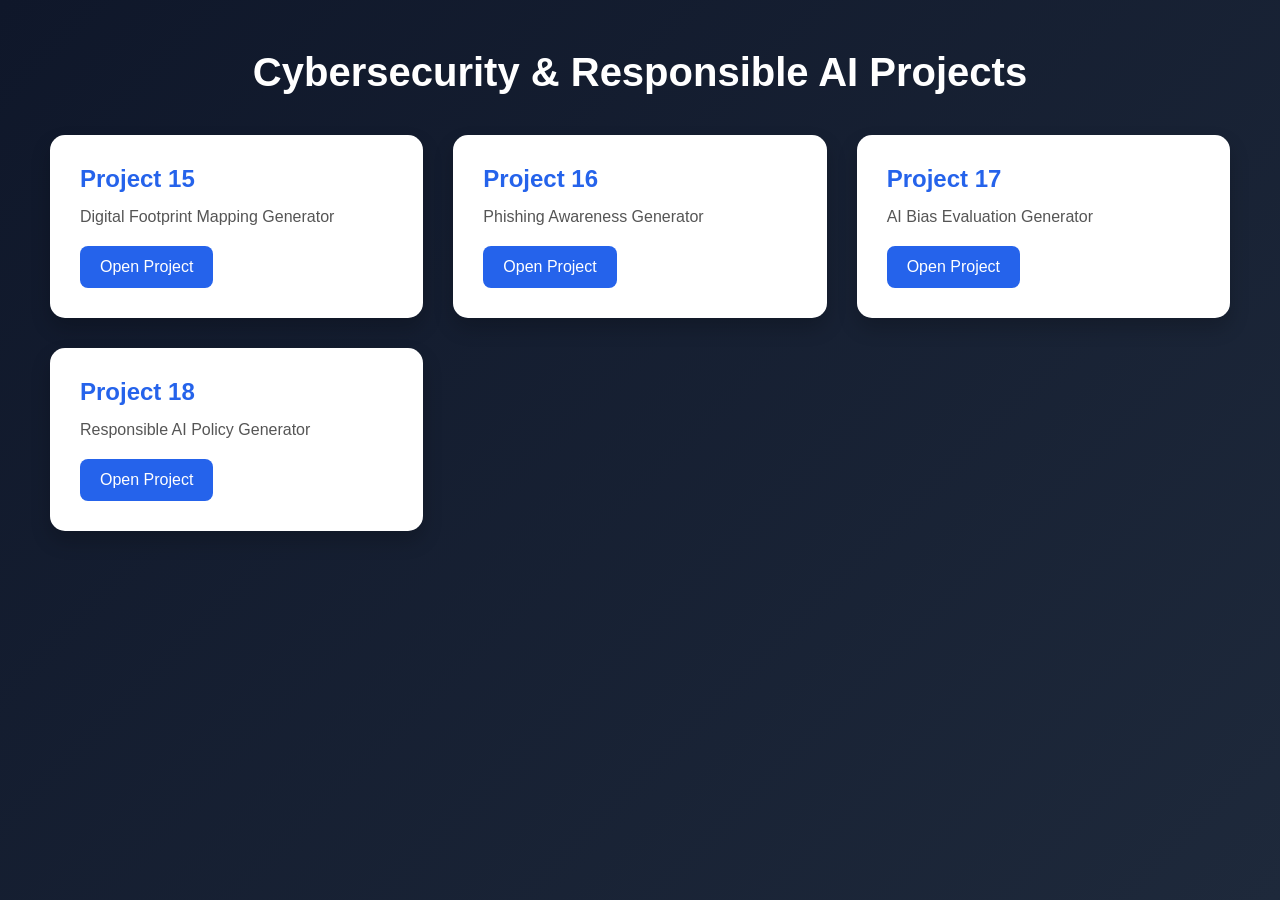
==== index.html @ a1a6a67c "Initial commit" ====
<!DOCTYPE html>
<html>
<head>
    <title>Cybersecurity & Responsible AI Projects</title>
    <style>
        *{
            margin:0;
            padding:0;
            box-sizing:border-box;
            font-family:Arial;
        }

        body{
            background:linear-gradient(135deg,#0f172a,#1e293b);
            min-height:100vh;
            padding:50px;
        }

        h1{
            text-align:center;
            color:white;
            margin-bottom:40px;
            font-size:40px;
        }

        .container{
            max-width:1200px;
            margin:auto;
            display:grid;
            grid-template-columns:repeat(auto-fit,minmax(280px,1fr));
            gap:30px;
        }

        .card{
            background:white;
            padding:30px;
            border-radius:15px;
            box-shadow:0 10px 20px rgba(0,0,0,.2);
            transition:.3s;
        }

        .card:hover{
            transform:translateY(-10px);
        }

        h2{
            color:#2563eb;
            margin-bottom:15px;
        }

        p{
            color:#555;
            margin-bottom:20px;
        }

        a{
            display:inline-block;
            background:#2563eb;
            color:white;
            padding:12px 20px;
            border-radius:8px;
            text-decoration:none;
        }

        a:hover{
            background:#1d4ed8;
        }
    </style>
</head>
<body>

<h1>Cybersecurity & Responsible AI Projects</h1>

<div class="container">

    <div class="card">
        <h2>Project 15</h2>
        <p>Digital Footprint Mapping Generator</p>
        <a href="Project15_DigitalFootprint/index.html">
            Open Project
        </a>
    </div>

    <div class="card">
        <h2>Project 16</h2>
        <p>Phishing Awareness Generator</p>
        <a href="Project16_PhishingAwareness/index.html">
            Open Project
        </a>
    </div>

    <div class="card">
        <h2>Project 17</h2>
        <p>AI Bias Evaluation Generator</p>
        <a href="Project17_AIBiasEvaluation/index.html">
            Open Project
        </a>
    </div>

    <div class="card">
        <h2>Project 18</h2>
        <p>Responsible AI Policy Generator</p>
        <a href="Project18_ResponsibleAIPolicy/index.html">
            Open Project
        </a>
    </div>

</div>

</body>
</html>
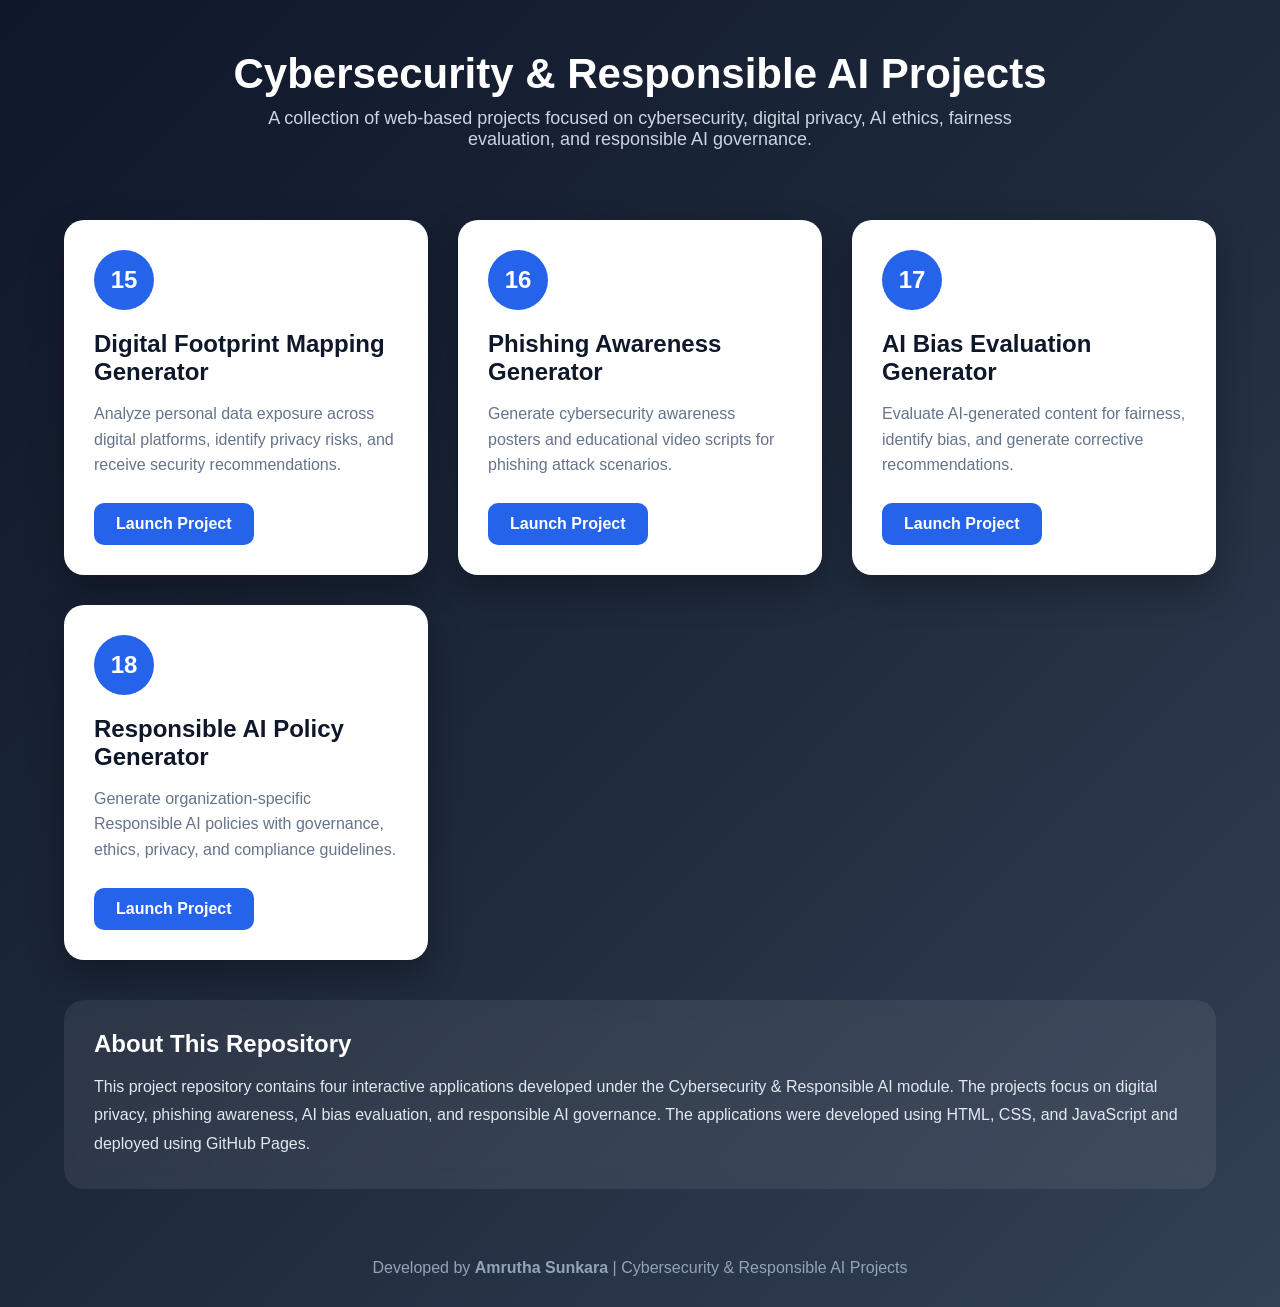
==== commit 9ae771a2: "Updated professional homepage UI" ====
--- a/index.html
+++ b/index.html
@@ -1,111 +1,211 @@
 <!DOCTYPE html>
-<html>
+<html lang="en">
 <head>
-    <title>Cybersecurity & Responsible AI Projects</title>
-    <style>
-        *{
-            margin:0;
-            padding:0;
-            box-sizing:border-box;
-            font-family:Arial;
-        }
-
-        body{
-            background:linear-gradient(135deg,#0f172a,#1e293b);
-            min-height:100vh;
-            padding:50px;
-        }
-
-        h1{
-            text-align:center;
-            color:white;
-            margin-bottom:40px;
-            font-size:40px;
-        }
-
-        .container{
-            max-width:1200px;
-            margin:auto;
-            display:grid;
-            grid-template-columns:repeat(auto-fit,minmax(280px,1fr));
-            gap:30px;
-        }
-
-        .card{
-            background:white;
-            padding:30px;
-            border-radius:15px;
-            box-shadow:0 10px 20px rgba(0,0,0,.2);
-            transition:.3s;
-        }
-
-        .card:hover{
-            transform:translateY(-10px);
-        }
-
-        h2{
-            color:#2563eb;
-            margin-bottom:15px;
-        }
-
-        p{
-            color:#555;
-            margin-bottom:20px;
-        }
-
-        a{
-            display:inline-block;
-            background:#2563eb;
-            color:white;
-            padding:12px 20px;
-            border-radius:8px;
-            text-decoration:none;
-        }
-
-        a:hover{
-            background:#1d4ed8;
-        }
-    </style>
+<meta charset="UTF-8">
+<meta name="viewport" content="width=device-width, initial-scale=1.0">
+
+<title>Cybersecurity & Responsible AI Projects</title>
+
+<style>
+*{
+    margin:0;
+    padding:0;
+    box-sizing:border-box;
+    font-family:'Segoe UI',sans-serif;
+}
+
+body{
+    background:linear-gradient(135deg,#0f172a,#1e293b,#334155);
+    min-height:100vh;
+    color:white;
+}
+
+.header{
+    text-align:center;
+    padding:50px 20px 30px;
+}
+
+.header h1{
+    font-size:42px;
+    margin-bottom:10px;
+}
+
+.header p{
+    font-size:18px;
+    color:#cbd5e1;
+    max-width:800px;
+    margin:auto;
+}
+
+.container{
+    width:90%;
+    max-width:1300px;
+    margin:40px auto;
+    display:grid;
+    grid-template-columns:repeat(auto-fit,minmax(300px,1fr));
+    gap:30px;
+}
+
+.card{
+    background:white;
+    color:#1e293b;
+    border-radius:20px;
+    padding:30px;
+    box-shadow:0 15px 35px rgba(0,0,0,0.3);
+    transition:all .3s ease;
+}
+
+.card:hover{
+    transform:translateY(-10px);
+}
+
+.card-number{
+    width:60px;
+    height:60px;
+    border-radius:50%;
+    background:#2563eb;
+    color:white;
+    display:flex;
+    align-items:center;
+    justify-content:center;
+    font-size:24px;
+    font-weight:bold;
+    margin-bottom:20px;
+}
+
+.card h2{
+    margin-bottom:15px;
+    color:#0f172a;
+}
+
+.card p{
+    color:#64748b;
+    line-height:1.6;
+    margin-bottom:25px;
+}
+
+.btn{
+    display:inline-block;
+    background:#2563eb;
+    color:white;
+    padding:12px 22px;
+    border-radius:10px;
+    text-decoration:none;
+    font-weight:600;
+    transition:.3s;
+}
+
+.btn:hover{
+    background:#1d4ed8;
+}
+
+.about{
+    width:90%;
+    max-width:1200px;
+    margin:40px auto;
+    background:rgba(255,255,255,0.08);
+    padding:30px;
+    border-radius:20px;
+    backdrop-filter:blur(10px);
+}
+
+.about h2{
+    margin-bottom:15px;
+}
+
+.about p{
+    color:#e2e8f0;
+    line-height:1.8;
+}
+
+footer{
+    text-align:center;
+    padding:30px;
+    color:#94a3b8;
+    margin-top:30px;
+}
+
+</style>
 </head>
+
 <body>
 
-<h1>Cybersecurity & Responsible AI Projects</h1>
+<div class="header">
+    <h1>Cybersecurity & Responsible AI Projects</h1>
+    <p>
+        A collection of web-based projects focused on cybersecurity,
+        digital privacy, AI ethics, fairness evaluation, and
+        responsible AI governance.
+    </p>
+</div>
 
 <div class="container">
 
     <div class="card">
-        <h2>Project 15</h2>
-        <p>Digital Footprint Mapping Generator</p>
-        <a href="Project15_DigitalFootprint/index.html">
-            Open Project
-        </a>
-    </div>
-
-    <div class="card">
-        <h2>Project 16</h2>
-        <p>Phishing Awareness Generator</p>
-        <a href="Project16_PhishingAwareness/index.html">
-            Open Project
-        </a>
-    </div>
-
-    <div class="card">
-        <h2>Project 17</h2>
-        <p>AI Bias Evaluation Generator</p>
-        <a href="Project17_AIBiasEvaluation/index.html">
-            Open Project
-        </a>
-    </div>
-
-    <div class="card">
-        <h2>Project 18</h2>
-        <p>Responsible AI Policy Generator</p>
-        <a href="Project18_ResponsibleAIPolicy/index.html">
-            Open Project
+        <div class="card-number">15</div>
+        <h2>Digital Footprint Mapping Generator</h2>
+        <p>
+            Analyze personal data exposure across digital platforms,
+            identify privacy risks, and receive security recommendations.
+        </p>
+        <a class="btn" href="Project15_DigitalFootprint/index.html">
+            Launch Project
+        </a>
+    </div>
+
+    <div class="card">
+        <div class="card-number">16</div>
+        <h2>Phishing Awareness Generator</h2>
+        <p>
+            Generate cybersecurity awareness posters and educational
+            video scripts for phishing attack scenarios.
+        </p>
+        <a class="btn" href="Project16_PhishingAwareness/index.html">
+            Launch Project
+        </a>
+    </div>
+
+    <div class="card">
+        <div class="card-number">17</div>
+        <h2>AI Bias Evaluation Generator</h2>
+        <p>
+            Evaluate AI-generated content for fairness, identify bias,
+            and generate corrective recommendations.
+        </p>
+        <a class="btn" href="Project17_AIBiasEvaluation/index.html">
+            Launch Project
+        </a>
+    </div>
+
+    <div class="card">
+        <div class="card-number">18</div>
+        <h2>Responsible AI Policy Generator</h2>
+        <p>
+            Generate organization-specific Responsible AI policies
+            with governance, ethics, privacy, and compliance guidelines.
+        </p>
+        <a class="btn" href="Project18_ResponsibleAIPolicy/index.html">
+            Launch Project
         </a>
     </div>
 
 </div>
+
+<div class="about">
+    <h2>About This Repository</h2>
+    <p>
+        This project repository contains four interactive applications
+        developed under the Cybersecurity & Responsible AI module.
+        The projects focus on digital privacy, phishing awareness,
+        AI bias evaluation, and responsible AI governance.
+        The applications were developed using HTML, CSS, and JavaScript
+        and deployed using GitHub Pages.
+    </p>
+</div>
+
+<footer>
+    Developed by <strong>Amrutha Sunkara</strong> | Cybersecurity & Responsible AI Projects
+</footer>
 
 </body>
 </html>
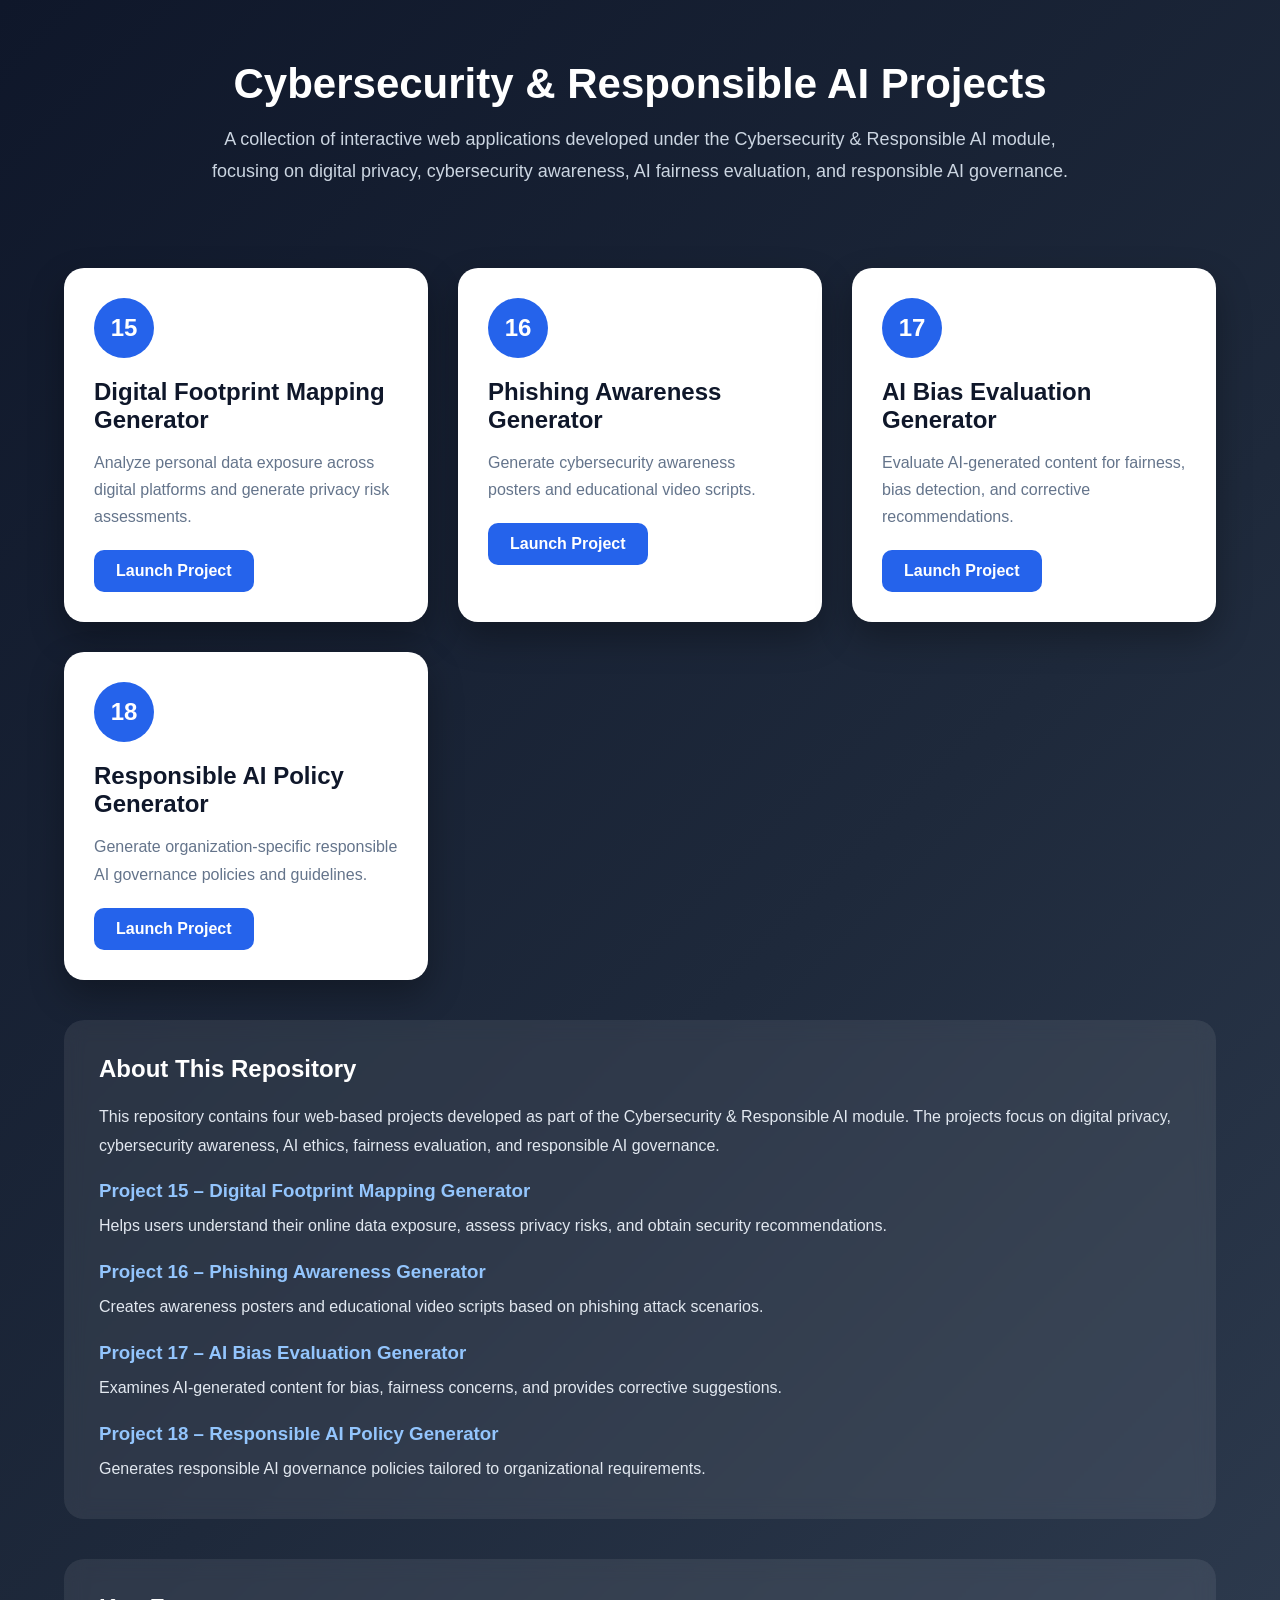
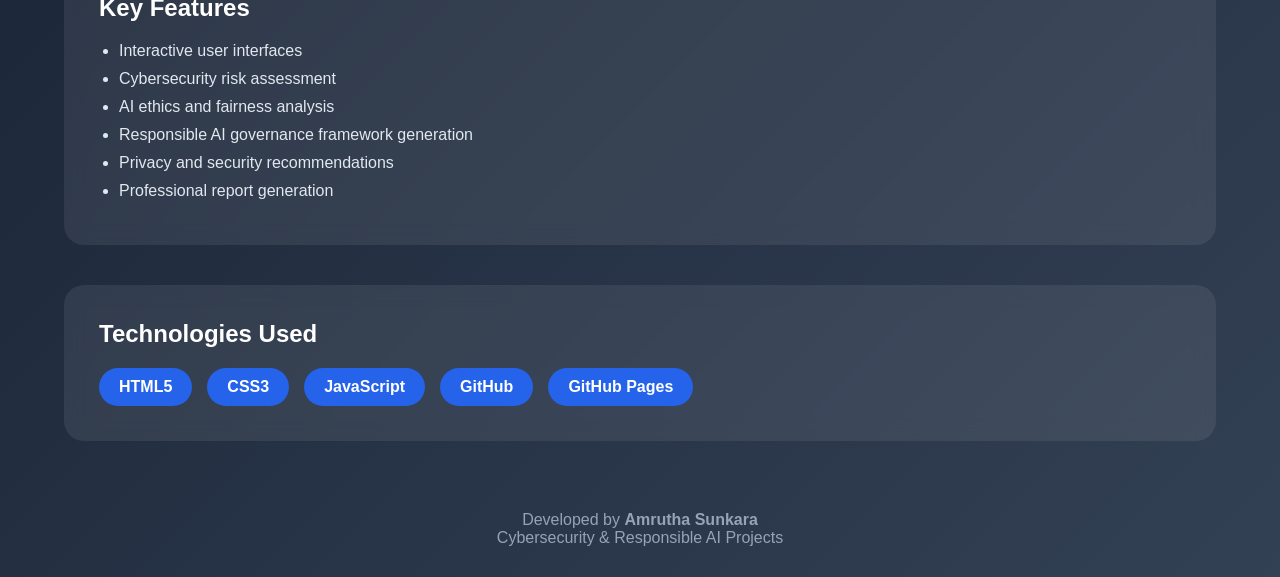
==== commit eb843c74: "Updated professional homepage with documentation" ====
--- a/index.html
+++ b/index.html
@@ -22,19 +22,20 @@
 
 .header{
     text-align:center;
-    padding:50px 20px 30px;
+    padding:60px 20px 40px;
 }
 
 .header h1{
     font-size:42px;
-    margin-bottom:10px;
+    margin-bottom:15px;
 }
 
 .header p{
     font-size:18px;
     color:#cbd5e1;
-    max-width:800px;
+    max-width:900px;
     margin:auto;
+    line-height:1.8;
 }
 
 .container{
@@ -52,7 +53,7 @@
     border-radius:20px;
     padding:30px;
     box-shadow:0 15px 35px rgba(0,0,0,0.3);
-    transition:all .3s ease;
+    transition:0.3s;
 }
 
 .card:hover{
@@ -62,12 +63,12 @@
 .card-number{
     width:60px;
     height:60px;
-    border-radius:50%;
     background:#2563eb;
     color:white;
+    border-radius:50%;
     display:flex;
+    justify-content:center;
     align-items:center;
-    justify-content:center;
     font-size:24px;
     font-weight:bold;
     margin-bottom:20px;
@@ -80,51 +81,79 @@
 
 .card p{
     color:#64748b;
-    line-height:1.6;
-    margin-bottom:25px;
+    line-height:1.7;
+    margin-bottom:20px;
 }
 
 .btn{
-    display:inline-block;
     background:#2563eb;
     color:white;
     padding:12px 22px;
     border-radius:10px;
     text-decoration:none;
     font-weight:600;
-    transition:.3s;
+    display:inline-block;
 }
 
 .btn:hover{
     background:#1d4ed8;
 }
 
-.about{
+.section{
     width:90%;
     max-width:1200px;
     margin:40px auto;
     background:rgba(255,255,255,0.08);
-    padding:30px;
+    padding:35px;
     border-radius:20px;
     backdrop-filter:blur(10px);
 }
 
-.about h2{
-    margin-bottom:15px;
-}
-
-.about p{
+.section h2{
+    margin-bottom:20px;
+    color:#ffffff;
+}
+
+.section h3{
+    margin-top:20px;
+    margin-bottom:10px;
+    color:#93c5fd;
+}
+
+.section p{
+    line-height:1.8;
     color:#e2e8f0;
-    line-height:1.8;
+}
+
+.section ul{
+    margin-left:20px;
+    margin-top:10px;
+}
+
+.section li{
+    margin-bottom:10px;
+    color:#e2e8f0;
+}
+
+.tech{
+    display:flex;
+    flex-wrap:wrap;
+    gap:15px;
+    margin-top:20px;
+}
+
+.tech span{
+    background:#2563eb;
+    padding:10px 20px;
+    border-radius:25px;
+    font-weight:600;
 }
 
 footer{
     text-align:center;
     padding:30px;
     color:#94a3b8;
-    margin-top:30px;
-}
-
+}
 </style>
 </head>
 
@@ -132,10 +161,12 @@
 
 <div class="header">
     <h1>Cybersecurity & Responsible AI Projects</h1>
-    <p>
-        A collection of web-based projects focused on cybersecurity,
-        digital privacy, AI ethics, fairness evaluation, and
-        responsible AI governance.
+
+    <p>
+        A collection of interactive web applications developed
+        under the Cybersecurity & Responsible AI module,
+        focusing on digital privacy, cybersecurity awareness,
+        AI fairness evaluation, and responsible AI governance.
     </p>
 </div>
 
@@ -145,8 +176,8 @@
         <div class="card-number">15</div>
         <h2>Digital Footprint Mapping Generator</h2>
         <p>
-            Analyze personal data exposure across digital platforms,
-            identify privacy risks, and receive security recommendations.
+            Analyze personal data exposure across digital
+            platforms and generate privacy risk assessments.
         </p>
         <a class="btn" href="Project15_DigitalFootprint/index.html">
             Launch Project
@@ -157,8 +188,8 @@
         <div class="card-number">16</div>
         <h2>Phishing Awareness Generator</h2>
         <p>
-            Generate cybersecurity awareness posters and educational
-            video scripts for phishing attack scenarios.
+            Generate cybersecurity awareness posters
+            and educational video scripts.
         </p>
         <a class="btn" href="Project16_PhishingAwareness/index.html">
             Launch Project
@@ -169,8 +200,8 @@
         <div class="card-number">17</div>
         <h2>AI Bias Evaluation Generator</h2>
         <p>
-            Evaluate AI-generated content for fairness, identify bias,
-            and generate corrective recommendations.
+            Evaluate AI-generated content for fairness,
+            bias detection, and corrective recommendations.
         </p>
         <a class="btn" href="Project17_AIBiasEvaluation/index.html">
             Launch Project
@@ -181,8 +212,8 @@
         <div class="card-number">18</div>
         <h2>Responsible AI Policy Generator</h2>
         <p>
-            Generate organization-specific Responsible AI policies
-            with governance, ethics, privacy, and compliance guidelines.
+            Generate organization-specific responsible AI
+            governance policies and guidelines.
         </p>
         <a class="btn" href="Project18_ResponsibleAIPolicy/index.html">
             Launch Project
@@ -191,20 +222,77 @@
 
 </div>
 
-<div class="about">
+<div class="section">
+
     <h2>About This Repository</h2>
-    <p>
-        This project repository contains four interactive applications
-        developed under the Cybersecurity & Responsible AI module.
-        The projects focus on digital privacy, phishing awareness,
-        AI bias evaluation, and responsible AI governance.
-        The applications were developed using HTML, CSS, and JavaScript
-        and deployed using GitHub Pages.
-    </p>
+
+    <p>
+        This repository contains four web-based projects
+        developed as part of the Cybersecurity &
+        Responsible AI module. The projects focus on
+        digital privacy, cybersecurity awareness,
+        AI ethics, fairness evaluation, and
+        responsible AI governance.
+    </p>
+
+    <h3>Project 15 – Digital Footprint Mapping Generator</h3>
+    <p>
+        Helps users understand their online data exposure,
+        assess privacy risks, and obtain security recommendations.
+    </p>
+
+    <h3>Project 16 – Phishing Awareness Generator</h3>
+    <p>
+        Creates awareness posters and educational video
+        scripts based on phishing attack scenarios.
+    </p>
+
+    <h3>Project 17 – AI Bias Evaluation Generator</h3>
+    <p>
+        Examines AI-generated content for bias,
+        fairness concerns, and provides corrective suggestions.
+    </p>
+
+    <h3>Project 18 – Responsible AI Policy Generator</h3>
+    <p>
+        Generates responsible AI governance policies
+        tailored to organizational requirements.
+    </p>
+
+</div>
+
+<div class="section">
+
+    <h2>Key Features</h2>
+
+    <ul>
+        <li>Interactive user interfaces</li>
+        <li>Cybersecurity risk assessment</li>
+        <li>AI ethics and fairness analysis</li>
+        <li>Responsible AI governance framework generation</li>
+        <li>Privacy and security recommendations</li>
+        <li>Professional report generation</li>
+    </ul>
+
+</div>
+
+<div class="section">
+
+    <h2>Technologies Used</h2>
+
+    <div class="tech">
+        <span>HTML5</span>
+        <span>CSS3</span>
+        <span>JavaScript</span>
+        <span>GitHub</span>
+        <span>GitHub Pages</span>
+    </div>
+
 </div>
 
 <footer>
-    Developed by <strong>Amrutha Sunkara</strong> | Cybersecurity & Responsible AI Projects
+    Developed by <strong>Amrutha Sunkara</strong><br>
+    Cybersecurity & Responsible AI Projects
 </footer>
 
 </body>
